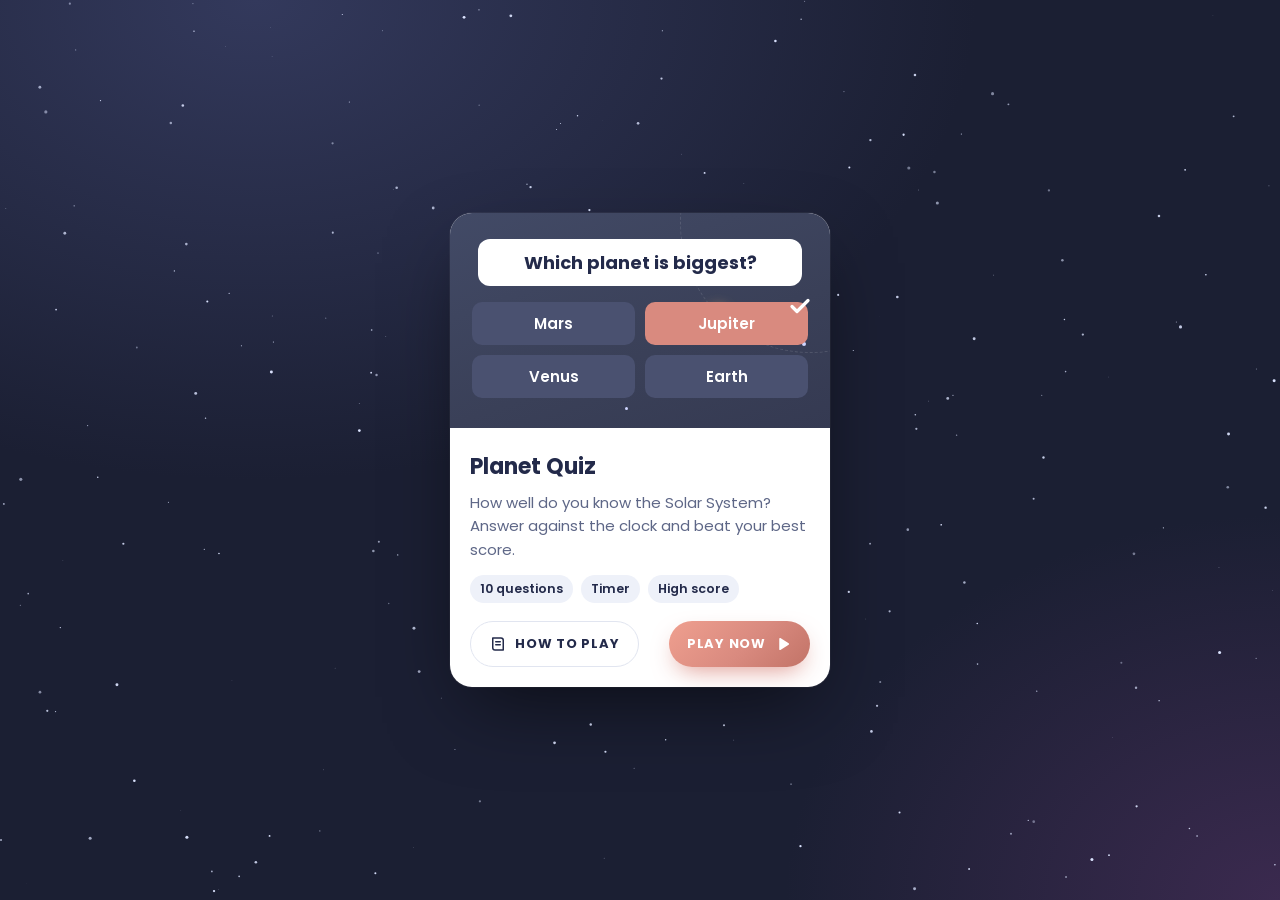
==== index.html @ 5b28370f "Add Planet Quiz game Space-themed 10-question quiz with timer, streak multiplier, high score, how-to" ====
<!doctype html>
<html lang="en">
<head>
  <meta charset="utf-8" />
  <meta name="viewport" content="width=device-width, initial-scale=1" />
  <title>Planet Quiz</title>
  <meta name="description" content="How well do you know the Solar System? Answer against the clock and beat your best score." />
  <link rel="preconnect" href="https://fonts.googleapis.com" />
  <link rel="preconnect" href="https://fonts.gstatic.com" crossorigin />
  <link href="https://fonts.googleapis.com/css2?family=Poppins:wght@400;500;600;700;800&display=swap" rel="stylesheet" />
  <link rel="stylesheet" href="style.css" />
</head>
<body>
  <canvas id="stars" aria-hidden="true"></canvas>
  <canvas id="confetti" aria-hidden="true"></canvas>

  <main class="stage">
    <!-- ============ HOME: the game card ============ -->
    <section id="screen-home" class="screen active">
      <article class="card">
        <div class="card-art">
          <span class="twinkle t1"></span><span class="twinkle t2"></span><span class="twinkle t3"></span>
          <div class="orbit"><span class="moon"></span></div>
          <div class="preview">
            <div class="preview-q">Which planet is biggest?</div>
            <div class="preview-grid">
              <div class="preview-opt">Mars</div>
              <div class="preview-opt correct">Jupiter <svg viewBox="0 0 24 24"><path d="M4 12.5l5 5L20 6.5"/></svg></div>
              <div class="preview-opt">Venus</div>
              <div class="preview-opt">Earth</div>
            </div>
          </div>
        </div>
        <div class="card-body">
          <h1>Planet Quiz</h1>
          <p class="lead">How well do you know the Solar System? Answer against the clock and beat your best score.</p>
          <ul class="tags">
            <li>10 questions</li>
            <li>Timer</li>
            <li>High score</li>
          </ul>
          <div class="best-line" id="home-best" hidden>🏆 Best: <strong id="home-best-val">0</strong></div>
          <div class="actions">
            <button class="btn btn-ghost" id="btn-howto">
              <svg viewBox="0 0 24 24" class="ico"><path d="M5 4h11a3 3 0 013 3v13H8a3 3 0 01-3-3V4z"/><path d="M9 9h6M9 13h6"/></svg>
              How to play
            </button>
            <button class="btn btn-play" id="btn-play">
              <span>Play now</span>
              <svg viewBox="0 0 24 24" class="ico"><path d="M8 5l11 7-11 7z" fill="currentColor"/></svg>
            </button>
          </div>
        </div>
      </article>
    </section>

    <!-- ============ GAME ============ -->
    <section id="screen-game" class="screen">
      <div class="hud">
        <button class="hud-btn" id="btn-quit" aria-label="Quit to menu">✕</button>
        <div class="progress"><div class="progress-fill" id="progress-fill"></div></div>
        <div class="hud-count"><span id="q-num">1</span>/<span id="q-total">10</span></div>
      </div>

      <div class="hud-row">
        <div class="score-box">
          <span class="label">Score</span>
          <span class="score" id="score">0</span>
        </div>
        <div class="timer" id="timer">
          <svg viewBox="0 0 100 100">
            <circle class="timer-track" cx="50" cy="50" r="44"/>
            <circle class="timer-ring" id="timer-ring" cx="50" cy="50" r="44"/>
          </svg>
          <span id="timer-text">15</span>
        </div>
        <div class="streak-box" id="streak-box">
          <span class="label">Streak</span>
          <span class="streak"><span id="streak">0</span>🔥</span>
        </div>
      </div>

      <div class="planet-wrap"><div class="planet" id="planet"></div></div>

      <div class="question-card" id="question-card">
        <h2 id="question">Question</h2>
      </div>

      <div class="options" id="options"></div>

      <div class="fact" id="fact" hidden></div>

      <div class="float-layer" id="float-layer"></div>
    </section>

    <!-- ============ RESULTS ============ -->
    <section id="screen-results" class="screen">
      <article class="card results-card">
        <div class="card-art results-art">
          <span class="twinkle t1"></span><span class="twinkle t2"></span><span class="twinkle t3"></span>
          <div class="rank-emoji" id="rank-emoji">🚀</div>
          <div class="rank-title" id="rank-title">Space Cadet</div>
          <div class="new-best" id="new-best" hidden>NEW HIGH SCORE!</div>
        </div>
        <div class="card-body">
          <div class="final-score"><span id="final-score">0</span><small>points</small></div>
          <div class="stats">
            <div class="stat"><b id="stat-correct">0/10</b><span>Correct</span></div>
            <div class="stat"><b id="stat-streak">0</b><span>Best streak</span></div>
            <div class="stat"><b id="stat-best">0</b><span>High score</span></div>
          </div>
          <div class="actions">
            <button class="btn btn-ghost" id="btn-home">Menu</button>
            <button class="btn btn-play" id="btn-again"><span>Play again</span>
              <svg viewBox="0 0 24 24" class="ico"><path d="M4 12a8 8 0 1 0 2.4-5.7M4 4v5h5"/></svg>
            </button>
          </div>
        </div>
      </article>
    </section>
  </main>

  <!-- ============ HOW TO PLAY ============ -->
  <div class="modal" id="modal-howto" hidden>
    <div class="modal-panel" role="dialog" aria-modal="true" aria-labelledby="howto-title">
      <h2 id="howto-title">How to play</h2>
      <ol class="howto">
        <li><span>🪐</span><div><b>10 questions</b> about the Solar System, picked at random every round.</div></li>
        <li><span>⏱️</span><div><b>15 seconds</b> per question. Answer faster to earn a bigger time bonus.</div></li>
        <li><span>🔥</span><div><b>Build a streak.</b> Every correct answer in a row boosts your multiplier up to ×3.</div></li>
        <li><span>🏆</span><div><b>Beat your high score.</b> Your best run is saved on this device.</div></li>
        <li><span>⌨️</span><div>Tip: press <kbd>1</kbd>–<kbd>4</kbd> to answer with your keyboard.</div></li>
      </ol>
      <div class="sound-row">
        <label class="switch"><input type="checkbox" id="sound-toggle" checked /><span></span></label>
        Sound effects
      </div>
      <button class="btn btn-play wide" id="btn-close-howto"><span>Got it!</span></button>
    </div>
  </div>

  <script src="game.js"></script>
</body>
</html>
---- style.css ----
:root {
  --space: #1b1f33;
  --space-2: #262b45;
  --panel: #3a4058;
  --opt: #4a5170;
  --opt-hover: #5a6286;
  --ink: #232a4a;
  --muted: #5e6787;
  --tag: #eef1f9;
  --line: #e1e5f0;
  --coral: #d98a7f;
  --coral-2: #ef9f8f;
  --good: #4fd1a5;
  --bad: #ef6b73;
  --gold: #ffcf5c;
  --white: #ffffff;
  --radius: 22px;
}

* { box-sizing: border-box; }
html, body { height: 100%; }

body {
  margin: 0;
  font-family: "Poppins", system-ui, sans-serif;
  color: var(--ink);
  background: radial-gradient(1200px 800px at 20% 0%, #33395c 0%, transparent 60%),
              radial-gradient(900px 700px at 100% 100%, #3b2a4f 0%, transparent 55%),
              var(--space);
  overflow-x: hidden;
  -webkit-tap-highlight-color: transparent;
}

#stars, #confetti { position: fixed; inset: 0; width: 100%; height: 100%; pointer-events: none; }
#confetti { z-index: 50; }

.stage {
  position: relative;
  min-height: 100vh;
  display: grid;
  place-items: center;
  padding: 24px 16px;
}

.screen { display: none; width: 100%; }
.screen.active { display: block; animation: screenIn .45s cubic-bezier(.2,.9,.3,1.2); }
@keyframes screenIn { from { opacity: 0; transform: translateY(18px) scale(.98); } }

button { font: inherit; cursor: pointer; }

/* ============ CARD ============ */
.card {
  width: 100%;
  max-width: 380px;
  margin: 0 auto;
  background: var(--white);
  border-radius: var(--radius);
  overflow: hidden;
  box-shadow: 0 30px 80px -20px rgba(0,0,0,.6), 0 0 0 1px rgba(255,255,255,.05);
  transition: transform .3s;
}
.card:hover { transform: translateY(-4px) rotate(-.3deg); }

.card-art {
  position: relative;
  background: linear-gradient(160deg, #424a66, var(--panel) 60%, #353a52);
  padding: 26px 22px 30px;
  overflow: hidden;
}

.twinkle {
  position: absolute; width: 4px; height: 4px; border-radius: 50%;
  background: #cfd6ff; animation: twinkle 2.4s infinite ease-in-out;
}
.t1 { top: 30px; left: 30px; }
.t2 { top: 60%; right: 24px; animation-delay: .8s; }
.t3 { bottom: 18px; left: 46%; animation-delay: 1.6s; width: 3px; height: 3px; }
@keyframes twinkle { 50% { opacity: .15; transform: scale(.4); } }

.orbit {
  position: absolute; width: 260px; height: 260px; right: -110px; top: -120px;
  border: 1px dashed rgba(255,255,255,.12); border-radius: 50%;
  animation: spin 18s linear infinite;
}
.moon {
  position: absolute; width: 14px; height: 14px; border-radius: 50%;
  left: 30px; bottom: 30px;
  background: radial-gradient(circle at 35% 35%, #ffe4a8, #e7a24b);
  box-shadow: 0 0 14px #ffc46a;
}
@keyframes spin { to { transform: rotate(360deg); } }

.preview { position: relative; }
.preview-q {
  background: var(--white); color: var(--ink);
  font-weight: 700; font-size: 18px; text-align: center;
  border-radius: 12px; padding: 10px 14px; margin: 0 6px 16px;
  animation: bob 4s ease-in-out infinite;
}
.preview-grid { display: grid; grid-template-columns: 1fr 1fr; gap: 10px; }
.preview-opt {
  position: relative;
  background: var(--opt); color: #fff; font-weight: 600; font-size: 15px;
  text-align: center; padding: 10px; border-radius: 10px;
}
.preview-opt.correct { background: var(--coral); animation: pulseCoral 2.4s infinite; }
.preview-opt svg {
  position: absolute; right: -4px; top: -8px; width: 24px; height: 24px;
  fill: none; stroke: #fff; stroke-width: 3.2; stroke-linecap: round; stroke-linejoin: round;
  stroke-dasharray: 30; animation: draw 2.4s infinite;
}
@keyframes draw { 0% { stroke-dashoffset: 30; } 30%, 100% { stroke-dashoffset: 0; } }
@keyframes pulseCoral { 0%, 100% { box-shadow: 0 0 0 0 rgba(217,138,127,.6); } 50% { box-shadow: 0 0 0 8px rgba(217,138,127,0); } }
@keyframes bob { 50% { transform: translateY(-3px); } }

.card-body { padding: 22px 20px 20px; }
.card-body h1 { margin: 0 0 8px; font-size: 22px; font-weight: 700; }
.lead { margin: 0 0 14px; color: var(--muted); font-size: 15px; line-height: 1.55; }

.tags { list-style: none; padding: 0; margin: 0 0 18px; display: flex; flex-wrap: wrap; gap: 8px; }
.tags li {
  background: var(--tag); color: var(--ink); font-weight: 600; font-size: 12.5px;
  padding: 5px 10px; border-radius: 999px;
}

.best-line { margin: -6px 0 16px; font-size: 14px; color: var(--muted); }
.best-line strong { color: var(--ink); }

.actions { display: flex; gap: 12px; justify-content: space-between; }

.btn {
  display: inline-flex; align-items: center; justify-content: center; gap: 8px;
  padding: 12px 18px; border-radius: 999px; border: 0;
  font-weight: 700; font-size: 13px; letter-spacing: .06em; text-transform: uppercase;
  transition: transform .15s, box-shadow .2s, background .2s;
}
.btn:active { transform: scale(.96); }
.btn .ico { width: 18px; height: 18px; fill: none; stroke: currentColor; stroke-width: 2; stroke-linecap: round; stroke-linejoin: round; }
.btn-ghost { background: #fff; color: var(--ink); border: 1.5px solid var(--line); }
.btn-ghost:hover { border-color: #c5cbe0; background: #f8f9fd; }
.btn-play {
  position: relative; overflow: hidden;
  color: #fff; background: linear-gradient(135deg, var(--coral-2), var(--coral) 55%, #c27367);
  box-shadow: 0 10px 24px -8px rgba(217,138,127,.9);
}
.btn-play::after {
  content: ""; position: absolute; inset: 0;
  background: linear-gradient(110deg, transparent 30%, rgba(255,255,255,.45) 50%, transparent 70%);
  transform: translateX(-120%); animation: shine 3s infinite;
}
.btn-play:hover { transform: translateY(-2px); box-shadow: 0 14px 30px -8px rgba(217,138,127,1); }
@keyframes shine { 60%, 100% { transform: translateX(120%); } }
.wide { width: 100%; }

/* ============ GAME ============ */
#screen-game { max-width: 520px; margin: 0 auto; color: #fff; position: relative; }

.hud { display: flex; align-items: center; gap: 12px; margin-bottom: 18px; }
.hud-btn {
  width: 38px; height: 38px; flex: none; border-radius: 50%;
  border: 0; background: rgba(255,255,255,.1); color: #fff; font-size: 15px;
}
.hud-btn:hover { background: rgba(255,255,255,.2); }
.progress { flex: 1; height: 10px; background: rgba(255,255,255,.12); border-radius: 99px; overflow: hidden; }
.progress-fill {
  height: 100%; width: 0; border-radius: 99px;
  background: linear-gradient(90deg, var(--coral), var(--gold));
  transition: width .5s cubic-bezier(.2,.9,.3,1);
}
.hud-count { font-weight: 700; font-size: 15px; min-width: 44px; text-align: right; opacity: .9; }

.hud-row { display: grid; grid-template-columns: 1fr auto 1fr; align-items: center; gap: 12px; }
.score-box, .streak-box { display: flex; flex-direction: column; }
.streak-box { align-items: flex-end; }
.label { font-size: 11px; letter-spacing: .14em; text-transform: uppercase; opacity: .6; font-weight: 600; }
.score, .streak { font-size: 28px; font-weight: 800; line-height: 1.1; }
.score.bump, .streak.bump { animation: bump .4s; }
@keyframes bump { 40% { transform: scale(1.3); color: var(--gold); } }
.streak-box.hot .streak { color: var(--gold); text-shadow: 0 0 18px rgba(255,180,60,.8); }

.timer { position: relative; width: 76px; height: 76px; display: grid; place-items: center; }
.timer svg { position: absolute; inset: 0; transform: rotate(-90deg); }
.timer circle { fill: none; stroke-width: 8; }
.timer-track { stroke: rgba(255,255,255,.12); }
.timer-ring { stroke: var(--good); stroke-linecap: round; stroke-dasharray: 276.46; transition: stroke .3s; }
.timer.warn .timer-ring { stroke: var(--gold); }
.timer.danger .timer-ring { stroke: var(--bad); }
.timer.danger { animation: shake .5s infinite; }
#timer-text { font-size: 24px; font-weight: 800; }
@keyframes shake { 25% { transform: translateX(-2px); } 75% { transform: translateX(2px); } }

.planet-wrap { display: grid; place-items: center; height: 130px; margin: 6px 0 -26px; position: relative; z-index: 0; }
.planet {
  --c1: #f4c27a; --c2: #c9733b;
  width: 110px; height: 110px; border-radius: 50%; position: relative;
  background: radial-gradient(circle at 32% 30%, var(--c1), var(--c2) 70%, #000 140%);
  box-shadow: inset -14px -10px 30px rgba(0,0,0,.45), 0 0 50px -6px var(--c1);
  animation: float 5s ease-in-out infinite;
  transition: background .5s, box-shadow .5s;
}
.planet.ringed::before {
  content: ""; position: absolute; left: -32%; right: -32%; top: 40%; height: 20%;
  border-radius: 50%; border: 6px solid rgba(240,220,170,.75); transform: rotate(-16deg);
  box-shadow: 0 0 0 3px rgba(240,220,170,.25);
}
.planet.pop { animation: planetPop .6s cubic-bezier(.2,1.6,.4,1), float 5s ease-in-out .6s infinite; }
@keyframes float { 50% { transform: translateY(-8px) rotate(4deg); } }
@keyframes planetPop { from { transform: scale(0) rotate(-90deg); } }

.question-card {
  position: relative; z-index: 1;
  background: #fff; color: var(--ink); border-radius: 18px;
  padding: 22px 20px; text-align: center; margin-bottom: 16px;
  box-shadow: 0 20px 40px -18px rgba(0,0,0,.6);
}
.question-card h2 { margin: 0; font-size: 21px; line-height: 1.35; font-weight: 700; }
.question-card.enter { animation: qIn .45s cubic-bezier(.2,1.3,.4,1); }
@keyframes qIn { from { opacity: 0; transform: translateY(14px) scale(.95); } }

.options { display: grid; grid-template-columns: 1fr 1fr; gap: 12px; }
.opt {
  position: relative;
  background: var(--opt); color: #fff; border: 0;
  border-radius: 14px; padding: 16px 12px; min-height: 64px;
  font-weight: 600; font-size: 16px;
  box-shadow: 0 5px 0 #353b55;
  transition: transform .12s, background .2s, box-shadow .12s;
  animation: optIn .4s backwards cubic-bezier(.2,1.3,.4,1);
}
.opt:nth-child(2) { animation-delay: .05s; }
.opt:nth-child(3) { animation-delay: .1s; }
.opt:nth-child(4) { animation-delay: .15s; }
@keyframes optIn { from { opacity: 0; transform: translateY(16px); } }
.opt:hover:not(:disabled) { background: var(--opt-hover); transform: translateY(-2px); box-shadow: 0 7px 0 #353b55; }
.opt:active:not(:disabled) { transform: translateY(3px); box-shadow: 0 2px 0 #353b55; }
.opt .key {
  position: absolute; left: 10px; top: 8px; font-size: 11px; opacity: .45; font-weight: 700;
}
.opt:disabled { cursor: default; }
.opt.correct { background: var(--coral); box-shadow: 0 5px 0 #a8645b; animation: correctPop .5s; }
.opt.correct::after {
  content: "✓"; position: absolute; right: -6px; top: -10px;
  width: 28px; height: 28px; border-radius: 50%; display: grid; place-items: center;
  background: #fff; color: var(--coral); font-weight: 800; font-size: 16px;
  box-shadow: 0 4px 10px rgba(0,0,0,.25);
  animation: tick .4s cubic-bezier(.2,1.8,.4,1);
}
.opt.wrong { background: var(--bad); box-shadow: 0 5px 0 #a8424a; animation: wobble .45s; }
.opt.dim { opacity: .4; }
@keyframes correctPop { 40% { transform: scale(1.07); } }
@keyframes tick { from { transform: scale(0) rotate(-90deg); } }
@keyframes wobble { 20%, 60% { transform: translateX(-6px); } 40%, 80% { transform: translateX(6px); } }

.fact {
  margin-top: 16px; padding: 12px 16px; border-radius: 14px;
  background: rgba(255,255,255,.08); border: 1px solid rgba(255,255,255,.12);
  font-size: 14px; line-height: 1.5; color: #dfe3f5;
  animation: qIn .35s;
}
.fact b { color: var(--gold); }

.float-layer { position: absolute; inset: 0; pointer-events: none; overflow: visible; }
.floater {
  position: absolute; font-weight: 800; font-size: 26px; white-space: nowrap;
  color: var(--gold); text-shadow: 0 2px 12px rgba(0,0,0,.5);
  animation: floatUp 1.1s ease-out forwards; transform: translate(-50%, 0);
}
.floater.small { font-size: 15px; color: #fff; }
@keyframes floatUp { to { opacity: 0; transform: translate(-50%, -70px) scale(1.15); } }

body.flash-good::after, body.flash-bad::after {
  content: ""; position: fixed; inset: 0; pointer-events: none; z-index: 40;
  animation: flash .5s forwards;
}
body.flash-good::after { box-shadow: inset 0 0 120px rgba(79,209,165,.55); }
body.flash-bad::after { box-shadow: inset 0 0 120px rgba(239,107,115,.6); }
@keyframes flash { to { opacity: 0; } }
.shake-screen { animation: shake .35s 2; }

/* ============ RESULTS ============ */
.results-art { text-align: center; padding: 34px 20px 30px; color: #fff; }
.rank-emoji { font-size: 64px; line-height: 1; animation: rankIn .8s cubic-bezier(.2,1.6,.4,1), bob 3s 1s ease-in-out infinite; }
.rank-title { margin-top: 10px; font-weight: 800; font-size: 24px; }
@keyframes rankIn { from { transform: scale(0) rotate(-180deg); } }
.new-best {
  display: inline-block; margin-top: 12px; padding: 5px 14px; border-radius: 99px;
  background: var(--gold); color: #4a3200; font-weight: 800; font-size: 12px; letter-spacing: .1em;
  animation: pulseGold 1.2s infinite;
}
@keyframes pulseGold { 50% { transform: scale(1.08); box-shadow: 0 0 24px rgba(255,207,92,.8); } }

.final-score { text-align: center; margin-bottom: 18px; }
.final-score span { display: block; font-size: 52px; font-weight: 800; line-height: 1; color: var(--ink); }
.final-score small { color: var(--muted); font-size: 13px; text-transform: uppercase; letter-spacing: .14em; font-weight: 600; }

.stats { display: grid; grid-template-columns: repeat(3, 1fr); gap: 8px; margin-bottom: 20px; }
.stat { background: var(--tag); border-radius: 14px; padding: 12px 6px; text-align: center; }
.stat b { display: block; font-size: 18px; }
.stat span { font-size: 11.5px; color: var(--muted); font-weight: 500; }

/* ============ MODAL ============ */
.modal {
  position: fixed; inset: 0; z-index: 60; display: grid; place-items: center; padding: 16px;
  background: rgba(10,12,25,.65); backdrop-filter: blur(6px);
  animation: fadeIn .25s;
}
.modal[hidden] { display: none; }
@keyframes fadeIn { from { opacity: 0; } }
.modal-panel {
  width: 100%; max-width: 400px; background: #fff; border-radius: var(--radius);
  padding: 24px 22px 22px; animation: screenIn .4s cubic-bezier(.2,1.3,.4,1);
  max-height: calc(100vh - 32px); overflow-y: auto;
}
.modal-panel h2 { margin: 0 0 14px; font-size: 22px; }
.howto { list-style: none; padding: 0; margin: 0 0 16px; display: grid; gap: 10px; }
.howto li { display: flex; gap: 12px; align-items: flex-start; font-size: 14.5px; color: var(--muted); line-height: 1.45; }
.howto li > span {
  flex: none; width: 36px; height: 36px; border-radius: 12px; background: var(--tag);
  display: grid; place-items: center; font-size: 18px;
}
.howto b { color: var(--ink); }
kbd {
  background: var(--tag); border: 1px solid var(--line); border-bottom-width: 2px;
  border-radius: 5px; padding: 0 5px; font-family: inherit; font-size: 12px; color: var(--ink);
}
.sound-row { display: flex; align-items: center; gap: 10px; font-weight: 600; font-size: 14px; margin-bottom: 18px; }
.switch { position: relative; width: 42px; height: 24px; }
.switch input { opacity: 0; width: 0; height: 0; }
.switch span {
  position: absolute; inset: 0; background: #cdd2e2; border-radius: 99px; cursor: pointer; transition: background .2s;
}
.switch span::before {
  content: ""; position: absolute; width: 18px; height: 18px; left: 3px; top: 3px;
  background: #fff; border-radius: 50%; transition: transform .2s;
}
.switch input:checked + span { background: var(--coral); }
.switch input:checked + span::before { transform: translateX(18px); }
.switch input:focus-visible + span { outline: 2px solid var(--ink); outline-offset: 2px; }

@media (max-width: 420px) {
  .question-card h2 { font-size: 18px; }
  .opt { font-size: 15px; min-height: 58px; }
  .score, .streak { font-size: 24px; }
}

@media (prefers-reduced-motion: reduce) {
  *, *::before, *::after { animation-duration: .01ms !important; animation-iteration-count: 1 !important; transition: none !important; }
}
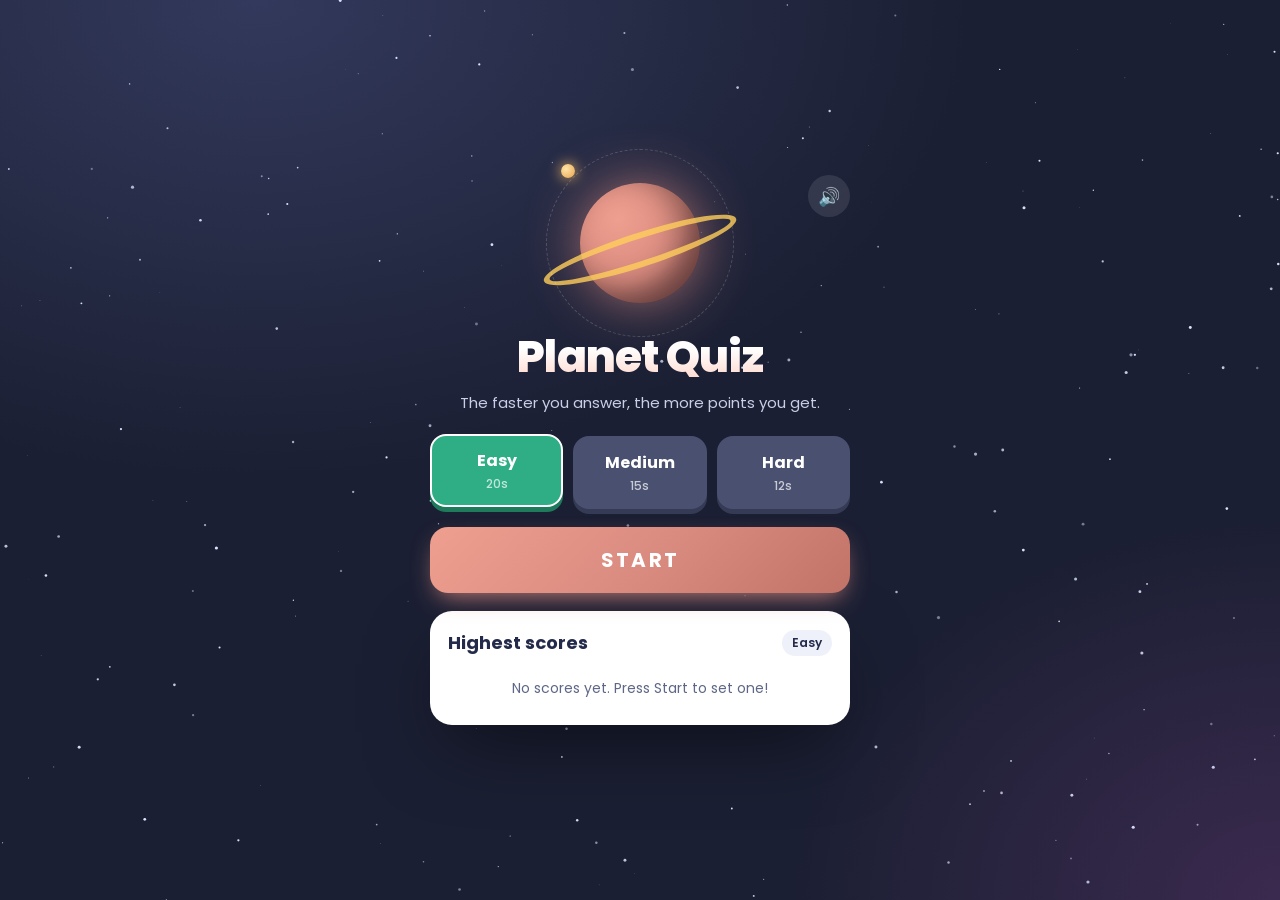
==== commit 23d52b23: "Simplify menu, add speed scoring and difficulty levels - Replace the card menu with a Start button, " ====
--- a/index.html
+++ b/index.html
@@ -15,43 +15,27 @@
   <canvas id="confetti" aria-hidden="true"></canvas>
 
   <main class="stage">
-    <!-- ============ HOME: the game card ============ -->
+    <!-- ============ HOME ============ -->
     <section id="screen-home" class="screen active">
-      <article class="card">
-        <div class="card-art">
-          <span class="twinkle t1"></span><span class="twinkle t2"></span><span class="twinkle t3"></span>
-          <div class="orbit"><span class="moon"></span></div>
-          <div class="preview">
-            <div class="preview-q">Which planet is biggest?</div>
-            <div class="preview-grid">
-              <div class="preview-opt">Mars</div>
-              <div class="preview-opt correct">Jupiter <svg viewBox="0 0 24 24"><path d="M4 12.5l5 5L20 6.5"/></svg></div>
-              <div class="preview-opt">Venus</div>
-              <div class="preview-opt">Earth</div>
-            </div>
-          </div>
+      <div class="home">
+        <button class="sound-btn" id="sound-btn" aria-label="Toggle sound" aria-pressed="true">🔊</button>
+        <div class="logo-planet" aria-hidden="true"><div class="logo-orbit"><span class="moon"></span></div></div>
+        <h1 class="logo">Planet Quiz</h1>
+        <p class="tagline">The faster you answer, the more points you get.</p>
+
+        <div class="difficulty" id="difficulty" role="radiogroup" aria-label="Difficulty">
+          <button class="diff" role="radio" data-diff="easy" id="diff-easy"><b>Easy</b><span>20s</span></button>
+          <button class="diff" role="radio" data-diff="medium" id="diff-medium"><b>Medium</b><span>15s</span></button>
+          <button class="diff" role="radio" data-diff="hard" id="diff-hard"><b>Hard</b><span>12s</span></button>
         </div>
-        <div class="card-body">
-          <h1>Planet Quiz</h1>
-          <p class="lead">How well do you know the Solar System? Answer against the clock and beat your best score.</p>
-          <ul class="tags">
-            <li>10 questions</li>
-            <li>Timer</li>
-            <li>High score</li>
-          </ul>
-          <div class="best-line" id="home-best" hidden>🏆 Best: <strong id="home-best-val">0</strong></div>
-          <div class="actions">
-            <button class="btn btn-ghost" id="btn-howto">
-              <svg viewBox="0 0 24 24" class="ico"><path d="M5 4h11a3 3 0 013 3v13H8a3 3 0 01-3-3V4z"/><path d="M9 9h6M9 13h6"/></svg>
-              How to play
-            </button>
-            <button class="btn btn-play" id="btn-play">
-              <span>Play now</span>
-              <svg viewBox="0 0 24 24" class="ico"><path d="M8 5l11 7-11 7z" fill="currentColor"/></svg>
-            </button>
-          </div>
+
+        <button class="btn btn-play btn-start" id="btn-play"><span>Start</span></button>
+
+        <div class="scores-panel">
+          <h2>Highest scores <span class="mode-chip" id="scores-mode">Easy</span></h2>
+          <ol class="score-list" id="score-list"></ol>
         </div>
-      </article>
+      </div>
     </section>
 
     <!-- ============ GAME ============ -->
@@ -80,6 +64,8 @@
         </div>
       </div>
 
+      <div class="worth" id="worth">⚡ <b id="worth-val">1000</b> pts</div>
+
       <div class="planet-wrap"><div class="planet" id="planet"></div></div>
 
       <div class="question-card" id="question-card">
@@ -100,6 +86,7 @@
           <span class="twinkle t1"></span><span class="twinkle t2"></span><span class="twinkle t3"></span>
           <div class="rank-emoji" id="rank-emoji">🚀</div>
           <div class="rank-title" id="rank-title">Space Cadet</div>
+          <div class="rank-sub" id="rank-sub">Easy</div>
           <div class="new-best" id="new-best" hidden>NEW HIGH SCORE!</div>
         </div>
         <div class="card-body">
@@ -107,8 +94,9 @@
           <div class="stats">
             <div class="stat"><b id="stat-correct">0/10</b><span>Correct</span></div>
             <div class="stat"><b id="stat-streak">0</b><span>Best streak</span></div>
-            <div class="stat"><b id="stat-best">0</b><span>High score</span></div>
+            <div class="stat"><b id="stat-speed">0.0s</b><span>Avg speed</span></div>
           </div>
+          <div class="placed" id="placed"></div>
           <div class="actions">
             <button class="btn btn-ghost" id="btn-home">Menu</button>
             <button class="btn btn-play" id="btn-again"><span>Play again</span>
@@ -120,25 +108,6 @@
     </section>
   </main>
 
-  <!-- ============ HOW TO PLAY ============ -->
-  <div class="modal" id="modal-howto" hidden>
-    <div class="modal-panel" role="dialog" aria-modal="true" aria-labelledby="howto-title">
-      <h2 id="howto-title">How to play</h2>
-      <ol class="howto">
-        <li><span>🪐</span><div><b>10 questions</b> about the Solar System, picked at random every round.</div></li>
-        <li><span>⏱️</span><div><b>15 seconds</b> per question. Answer faster to earn a bigger time bonus.</div></li>
-        <li><span>🔥</span><div><b>Build a streak.</b> Every correct answer in a row boosts your multiplier up to ×3.</div></li>
-        <li><span>🏆</span><div><b>Beat your high score.</b> Your best run is saved on this device.</div></li>
-        <li><span>⌨️</span><div>Tip: press <kbd>1</kbd>–<kbd>4</kbd> to answer with your keyboard.</div></li>
-      </ol>
-      <div class="sound-row">
-        <label class="switch"><input type="checkbox" id="sound-toggle" checked /><span></span></label>
-        Sound effects
-      </div>
-      <button class="btn btn-play wide" id="btn-close-howto"><span>Got it!</span></button>
-    </div>
-  </div>
-
   <script src="game.js"></script>
 </body>
 </html>
--- a/style.css
+++ b/style.css
@@ -59,7 +59,6 @@
   box-shadow: 0 30px 80px -20px rgba(0,0,0,.6), 0 0 0 1px rgba(255,255,255,.05);
   transition: transform .3s;
 }
-.card:hover { transform: translateY(-4px) rotate(-.3deg); }
 
 .card-art {
   position: relative;
@@ -77,54 +76,12 @@
 .t3 { bottom: 18px; left: 46%; animation-delay: 1.6s; width: 3px; height: 3px; }
 @keyframes twinkle { 50% { opacity: .15; transform: scale(.4); } }
 
-.orbit {
-  position: absolute; width: 260px; height: 260px; right: -110px; top: -120px;
-  border: 1px dashed rgba(255,255,255,.12); border-radius: 50%;
-  animation: spin 18s linear infinite;
-}
-.moon {
-  position: absolute; width: 14px; height: 14px; border-radius: 50%;
-  left: 30px; bottom: 30px;
-  background: radial-gradient(circle at 35% 35%, #ffe4a8, #e7a24b);
-  box-shadow: 0 0 14px #ffc46a;
-}
+
+@keyframes bob { 50% { transform: translateY(-3px); } }
 @keyframes spin { to { transform: rotate(360deg); } }
-
-.preview { position: relative; }
-.preview-q {
-  background: var(--white); color: var(--ink);
-  font-weight: 700; font-size: 18px; text-align: center;
-  border-radius: 12px; padding: 10px 14px; margin: 0 6px 16px;
-  animation: bob 4s ease-in-out infinite;
-}
-.preview-grid { display: grid; grid-template-columns: 1fr 1fr; gap: 10px; }
-.preview-opt {
-  position: relative;
-  background: var(--opt); color: #fff; font-weight: 600; font-size: 15px;
-  text-align: center; padding: 10px; border-radius: 10px;
-}
-.preview-opt.correct { background: var(--coral); animation: pulseCoral 2.4s infinite; }
-.preview-opt svg {
-  position: absolute; right: -4px; top: -8px; width: 24px; height: 24px;
-  fill: none; stroke: #fff; stroke-width: 3.2; stroke-linecap: round; stroke-linejoin: round;
-  stroke-dasharray: 30; animation: draw 2.4s infinite;
-}
-@keyframes draw { 0% { stroke-dashoffset: 30; } 30%, 100% { stroke-dashoffset: 0; } }
-@keyframes pulseCoral { 0%, 100% { box-shadow: 0 0 0 0 rgba(217,138,127,.6); } 50% { box-shadow: 0 0 0 8px rgba(217,138,127,0); } }
-@keyframes bob { 50% { transform: translateY(-3px); } }
 
 .card-body { padding: 22px 20px 20px; }
 .card-body h1 { margin: 0 0 8px; font-size: 22px; font-weight: 700; }
-.lead { margin: 0 0 14px; color: var(--muted); font-size: 15px; line-height: 1.55; }
-
-.tags { list-style: none; padding: 0; margin: 0 0 18px; display: flex; flex-wrap: wrap; gap: 8px; }
-.tags li {
-  background: var(--tag); color: var(--ink); font-weight: 600; font-size: 12.5px;
-  padding: 5px 10px; border-radius: 999px;
-}
-
-.best-line { margin: -6px 0 16px; font-size: 14px; color: var(--muted); }
-.best-line strong { color: var(--ink); }
 
 .actions { display: flex; gap: 12px; justify-content: space-between; }
 
@@ -152,6 +109,89 @@
 @keyframes shine { 60%, 100% { transform: translateX(120%); } }
 .wide { width: 100%; }
 
+/* ============ HOME ============ */
+.home {
+  position: relative; max-width: 420px; margin: 0 auto;
+  display: flex; flex-direction: column; align-items: center; gap: 18px;
+  color: #fff; text-align: center;
+}
+.sound-btn {
+  position: absolute; top: 0; right: 0; width: 42px; height: 42px; border-radius: 50%;
+  border: 0; background: rgba(255,255,255,.1); font-size: 18px;
+}
+.sound-btn:hover { background: rgba(255,255,255,.2); }
+.logo-planet {
+  position: relative; width: 120px; height: 120px; border-radius: 50%; margin-top: 8px;
+  background: radial-gradient(circle at 32% 30%, var(--coral-2), var(--coral) 55%, #6b3a45 120%);
+  box-shadow: inset -16px -12px 30px rgba(0,0,0,.4), 0 0 60px -8px var(--coral);
+  animation: float 5s ease-in-out infinite;
+}
+.logo-planet::before {
+  content: ""; position: absolute; left: -34%; right: -34%; top: 42%; height: 18%;
+  border-radius: 50%; border: 6px solid rgba(255,207,92,.8); transform: rotate(-18deg);
+}
+.logo-orbit {
+  position: absolute; inset: -34px; border: 1px dashed rgba(255,255,255,.18); border-radius: 50%;
+  animation: spin 9s linear infinite;
+}
+.moon {
+  position: absolute; width: 14px; height: 14px; border-radius: 50%; left: 14px; top: 14px;
+  background: radial-gradient(circle at 35% 35%, #ffe4a8, #e7a24b); box-shadow: 0 0 14px #ffc46a;
+}
+.logo {
+  margin: 14px 0 0; font-size: 44px; font-weight: 800; line-height: 1; letter-spacing: -.02em;
+  background: linear-gradient(180deg, #fff 30%, #ffd9cf); -webkit-background-clip: text; background-clip: text; color: transparent;
+}
+.tagline { margin: -6px 0 4px; color: #c9cfe8; font-size: 15px; }
+
+.difficulty { display: grid; grid-template-columns: repeat(3, 1fr); gap: 10px; width: 100%; }
+.diff {
+  display: flex; flex-direction: column; align-items: center; gap: 2px;
+  padding: 12px 6px; border-radius: 16px; border: 2px solid transparent;
+  background: var(--opt); color: #fff; box-shadow: 0 5px 0 #353b55;
+  transition: transform .12s, background .2s, border-color .2s;
+}
+.diff b { font-size: 16px; }
+.diff span { font-size: 12px; opacity: .7; font-weight: 500; }
+.diff:hover { transform: translateY(-2px); }
+.diff[aria-checked="true"] { border-color: #fff; transform: translateY(-2px); }
+.diff[data-diff="easy"][aria-checked="true"] { background: #2fae85; box-shadow: 0 5px 0 #1f7a5c; }
+.diff[data-diff="medium"][aria-checked="true"] { background: #e3a23a; box-shadow: 0 5px 0 #a6731f; }
+.diff[data-diff="hard"][aria-checked="true"] { background: var(--bad); box-shadow: 0 5px 0 #a8424a; }
+
+.btn-start { width: 100%; padding: 18px; font-size: 20px; letter-spacing: .12em; border-radius: 18px; }
+
+.scores-panel {
+  width: 100%; background: #fff; color: var(--ink); border-radius: var(--radius);
+  padding: 18px 18px 14px; text-align: left; box-shadow: 0 30px 80px -20px rgba(0,0,0,.6);
+}
+.scores-panel h2 { margin: 0 0 10px; font-size: 18px; display: flex; align-items: center; justify-content: space-between; }
+.mode-chip { background: var(--tag); font-size: 12px; padding: 4px 10px; border-radius: 99px; font-weight: 600; }
+.score-list { list-style: none; margin: 0; padding: 0; display: grid; gap: 6px; counter-reset: s; }
+.score-list li {
+  counter-increment: s; display: grid; grid-template-columns: 30px 1fr auto; align-items: center; gap: 10px;
+  padding: 8px 10px; border-radius: 12px; background: var(--tag); font-variant-numeric: tabular-nums;
+}
+.score-list li::before {
+  content: counter(s); width: 26px; height: 26px; border-radius: 50%; display: grid; place-items: center;
+  background: #dfe3ef; font-weight: 800; font-size: 13px;
+}
+.score-list li:nth-child(1)::before { background: var(--gold); }
+.score-list li:nth-child(2)::before { background: #d7dbe6; }
+.score-list li:nth-child(3)::before { background: #e8b68d; }
+.score-list li.fresh { background: #ffe9e4; outline: 2px solid var(--coral); }
+.score-list .pts { font-weight: 800; font-size: 16px; }
+.score-list .meta { font-size: 12px; color: var(--muted); }
+.score-list .empty { display: block; text-align: center; color: var(--muted); font-size: 14px; background: none; padding: 12px; }
+.score-list .empty::before { display: none; }
+
+.worth {
+  text-align: center; margin: 8px 0 -4px; font-size: 14px; color: #c9cfe8; font-variant-numeric: tabular-nums;
+}
+.worth b { color: var(--gold); font-size: 18px; }
+.rank-sub { margin-top: 4px; font-size: 13px; opacity: .7; text-transform: uppercase; letter-spacing: .14em; font-weight: 600; }
+.placed { text-align: center; font-weight: 700; color: var(--coral); margin: -6px 0 16px; min-height: 1em; }
+
 /* ============ GAME ============ */
 #screen-game { max-width: 520px; margin: 0 auto; color: #fff; position: relative; }
 
@@ -173,7 +213,7 @@
 .score-box, .streak-box { display: flex; flex-direction: column; }
 .streak-box { align-items: flex-end; }
 .label { font-size: 11px; letter-spacing: .14em; text-transform: uppercase; opacity: .6; font-weight: 600; }
-.score, .streak { font-size: 28px; font-weight: 800; line-height: 1.1; }
+.score, .streak { font-size: 28px; font-variant-numeric: tabular-nums; font-weight: 800; line-height: 1.1; }
 .score.bump, .streak.bump { animation: bump .4s; }
 @keyframes bump { 40% { transform: scale(1.3); color: var(--gold); } }
 .streak-box.hot .streak { color: var(--gold); text-shadow: 0 0 18px rgba(255,180,60,.8); }
@@ -259,7 +299,7 @@
 }
 .fact b { color: var(--gold); }
 
-.float-layer { position: absolute; inset: 0; pointer-events: none; overflow: visible; }
+.float-layer { position: absolute; inset: 0; z-index: 5; pointer-events: none; overflow: visible; }
 .floater {
   position: absolute; font-weight: 800; font-size: 26px; white-space: nowrap;
   color: var(--gold); text-shadow: 0 2px 12px rgba(0,0,0,.5);
@@ -298,45 +338,6 @@
 .stat b { display: block; font-size: 18px; }
 .stat span { font-size: 11.5px; color: var(--muted); font-weight: 500; }
 
-/* ============ MODAL ============ */
-.modal {
-  position: fixed; inset: 0; z-index: 60; display: grid; place-items: center; padding: 16px;
-  background: rgba(10,12,25,.65); backdrop-filter: blur(6px);
-  animation: fadeIn .25s;
-}
-.modal[hidden] { display: none; }
-@keyframes fadeIn { from { opacity: 0; } }
-.modal-panel {
-  width: 100%; max-width: 400px; background: #fff; border-radius: var(--radius);
-  padding: 24px 22px 22px; animation: screenIn .4s cubic-bezier(.2,1.3,.4,1);
-  max-height: calc(100vh - 32px); overflow-y: auto;
-}
-.modal-panel h2 { margin: 0 0 14px; font-size: 22px; }
-.howto { list-style: none; padding: 0; margin: 0 0 16px; display: grid; gap: 10px; }
-.howto li { display: flex; gap: 12px; align-items: flex-start; font-size: 14.5px; color: var(--muted); line-height: 1.45; }
-.howto li > span {
-  flex: none; width: 36px; height: 36px; border-radius: 12px; background: var(--tag);
-  display: grid; place-items: center; font-size: 18px;
-}
-.howto b { color: var(--ink); }
-kbd {
-  background: var(--tag); border: 1px solid var(--line); border-bottom-width: 2px;
-  border-radius: 5px; padding: 0 5px; font-family: inherit; font-size: 12px; color: var(--ink);
-}
-.sound-row { display: flex; align-items: center; gap: 10px; font-weight: 600; font-size: 14px; margin-bottom: 18px; }
-.switch { position: relative; width: 42px; height: 24px; }
-.switch input { opacity: 0; width: 0; height: 0; }
-.switch span {
-  position: absolute; inset: 0; background: #cdd2e2; border-radius: 99px; cursor: pointer; transition: background .2s;
-}
-.switch span::before {
-  content: ""; position: absolute; width: 18px; height: 18px; left: 3px; top: 3px;
-  background: #fff; border-radius: 50%; transition: transform .2s;
-}
-.switch input:checked + span { background: var(--coral); }
-.switch input:checked + span::before { transform: translateX(18px); }
-.switch input:focus-visible + span { outline: 2px solid var(--ink); outline-offset: 2px; }
-
 @media (max-width: 420px) {
   .question-card h2 { font-size: 18px; }
   .opt { font-size: 15px; min-height: 58px; }
